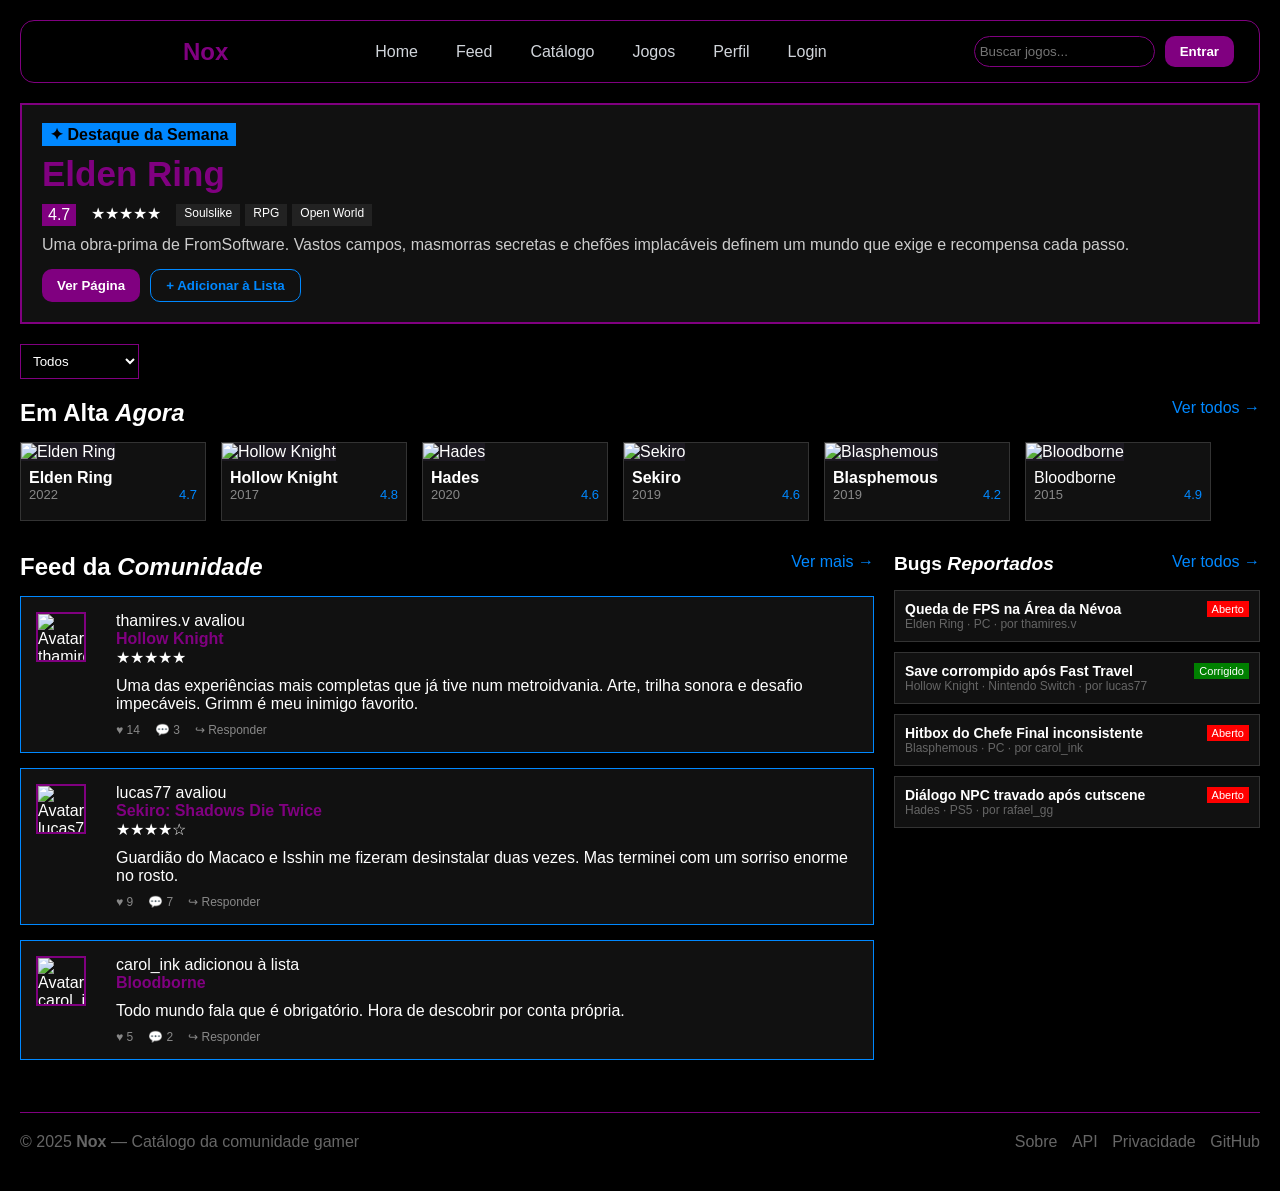
==== index.html @ c8cadc26 "Updando os arquivos" ====
<!DOCTYPE html>
<html lang="pt-BR">

<head>
  <meta charset="UTF-8" />
  <meta name="viewport" content="width=device-width, initial-scale=1.0" />
  <link href="https://fonts.googleapis.com/css2?family=Bebas+Neue&family=DM+Serif+Display:ital@0;1&family=DM+Sans:wght@300;400;500&display=swap" rel="stylesheet" />
  <link rel="stylesheet" href="/Css/style.css">
  <link rel="stylesheet" href="https://cdn.jsdelivr.net/npm/bootstrap-icons@1.13.1/font/bootstrap-icons.min.css">
  <title>Nox Games</title>
</head>

<body>


  <nav>
    <a href="/paginas/home" class="nav-logo"></a><span>Nox</span></a>


    <ul class="nav-links">
      <li><a href="index.html">Home</a></li>
      <li><a href="feed.html">Feed</a></li>
      <li><a href="catalogo.html">Catálogo</a></li>
      <li><a href="jogos.html">Jogos</a></li>
      <li><a href="perfil.html">Perfil</a></li>
      <li><a href="login.html">Login</a></li>
    </ul>

    <div class="nav-right">
      <input class="search-bar" type="text" placeholder="Buscar jogos..." />
      <button class="btn-pesquisar">Entrar</button>
    </div>
  </nav>


  <section class="principa">
    <div class="princiap"></div>
    <div class="principal-img"></div>

    <div class="principal-content">
      <span class="principal-badge">✦ Destaque da Semana</span>
      <h1 class="principal-title">Elden Ring</h1>

      <div class="principal-meta">
        <span class="score">4.7</span>
        <span class="stars">★★★★★</span>
        <div class="genero-tags">
          <span class="tag">Soulslike</span>
          <span class="tag">RPG</span>
          <span class="tag">Open World</span>
        </div>
      </div>

      <p class="principal-desc">
        Uma obra-prima de FromSoftware. Vastos campos, masmorras secretas e chefões implacáveis definem um mundo que exige e recompensa cada passo.
      </p>

      <div class="principal-actions">
        <button class="btn-primeiro">Ver Página</button>
        <button class="btn-lista">+ Adicionar à Lista</button>
      </div>
    </div>
  </section>

  <!-- FILTRO DE GÊNERO -->

  <select id="filtroGenero">
    <option value="todos">Todos</option>
    <option value="acao">Ação</option>
    <option value="rpg">RPG</option>
    <option value="corrida">Corrida</option>
    <option value="Soulslike">Soulslike</option>
    <option value="hack-slash">Hack & Slash</option>
    <option value="roguelike">Rougelike</option>
  </select>

  <!-- EM ALTA AGORA  -->

  <section class="section">
    <div class="section-header">
      <h2 class="section-title">Em Alta <em>Agora</em></h2>
      <a href="#" class="section-link">Ver todos →</a>
    </div>

    <div class="jogos-grid">

      <div class="jogos-card d1">
        <img class="jogos-card-cover" src="https://images.igdb.com/igdb/image/upload/t_cover_big/co4jni.webp" alt="Elden Ring" onerror="this.style.background='#1c1921'" />
        <div class="jogos-card-body">
          <p class="jogos-card-title">Elden Ring</p>
          <div class="jogos-card-meta">
            <span class="jogos-card-year">2022</span>
            <span class="jogos-card-score">4.7</span>
          </div>
        </div>
      </div>

      <div class="jogos-card d2">
        <img class="jogos-card-cover" src="https://images.igdb.com/igdb/image/upload/t_cover_big/co3p2d.webp" alt="Hollow Knight" onerror="this.style.background='#1c1921'" />
        <div class="jogos-card-body">
          <p class="jogos-card-title">Hollow Knight</p>
          <div class="jogos-card-meta">
            <span class="jogos-card-year">2017</span>
            <span class="jogos-card-score">4.8</span>
          </div>
        </div>
      </div>

      <div class="jogos-card d3">
        <img class="jogos-card-cover" src="https://images.igdb.com/igdb/image/upload/t_cover_big/co5vmg.webp" alt="Hades" onerror="this.style.background='#1c1921'" />
        <div class="jogos-card-body">
          <p class="jogos-card-title">Hades</p>
          <div class="jogos-card-meta">
            <span class="jogos-card-year">2020</span>
            <span class="jogos-card-score">4.6</span>
          </div>
        </div>
      </div>

      <div class="jogos-card d4">
        <img class="jogos-card-cover" src="https://images.igdb.com/igdb/image/upload/t_cover_big/co1r7f.webp" alt="Sekiro" onerror="this.style.background='#1c1921'" />
        <div class="jogos-card-body">
          <p class="jogos-card-title">Sekiro</p>
          <div class="jogos-card-meta">
            <span class="jogos-card-year">2019</span>
            <span class="jogos-card-score">4.6</span>
          </div>
        </div>
      </div>

      <div class="jogos-card d5">
        <img class="jogos-card-cover" src="https://images.igdb.com/igdb/image/upload/t_cover_big/co5x1t.webp" alt="Blasphemous" onerror="this.style.background='#1c1921'" />
        <div class="jogos-card-body">
          <p class="jogos-card-title">Blasphemous</p>
          <div class="jogos-card-meta">
            <span class="jogos-card-year">2019</span>
            <span class="jogos-card-score">4.2</span>
          </div>
        </div>
      </div>

      <div class="jogos-card d6">
        <img class="jogos-card-cover" src="https://images.igdb.com/igdb/image/upload/t_cover_big/co2l7z.webp" alt="Bloodborne" onerror="this.style.background='#1c1921'" />
        <div class="jogos-card-body">
          <p class="game-card-title">Bloodborne</p>
          <div class="jogos-card-meta">
            <span class="jogos-card-year">2015</span>
            <span class="jogos-card-score">4.9</span>
          </div>
        </div>
      </div>

    </div>

  </section class="feed">

  <div class="divider"></div>

  <!-- ═══ FEED + SIDEBAR DE BUGS ══════════════════ -->
  <div class="content-with-sidebar">

    <!-- Feed Social -->
    <section class="section" style="padding: 2rem 0;">
      <div class="section-header">
        <h2 class="section-title">Feed da <em>Comunidade</em></h2>
        <a href="#" class="section-link">Ver mais →</a>
      </div>

      <div class="feed-list">

        <div class="feed-item d1">
          <img class="feed-avatar" src="https://api.dicebear.com/7.x/pixel-art/svg?seed=thamires" alt="Avatar thamires.v" />
          <div class="feed-cover" style="background: linear-gradient(135deg,#2a1f3d,#1c1921);"></div>
          <div class="feed-body">
            <p class="feed-user">thamires.v <span>avaliou</span></p>
            <p class="feed-game-title">Hollow Knight</p>
            <div class="feed-stars">★★★★★</div>
            <p class="feed-review">
              Uma das experiências mais completas que já tive num metroidvania. Arte, trilha sonora e desafio impecáveis. Grimm é meu inimigo favorito.
            </p>
            <div class="feed-actions">
              <span class="feed-action liked">♥ 14</span>
              <span class="feed-action">💬 3</span>
              <span class="feed-action">↪ Responder</span>
            </div>
          </div>
        </div>

        <div class="feed-item d2">
          <img class="feed-avatar" src="https://api.dicebear.com/7.x/pixel-art/svg?seed=lucas77" alt="Avatar lucas77" />
          <div class="feed-cover" style="background: linear-gradient(135deg,#1c2a1f,#121c15);"></div>
          <div class="feed-body">
            <p class="feed-user">lucas77 <span>avaliou</span></p>
            <p class="feed-game-title">Sekiro: Shadows Die Twice</p>
            <div class="feed-stars">★★★★☆</div>
            <p class="feed-review">
              Guardião do Macaco e Isshin me fizeram desinstalar duas vezes. Mas terminei com um sorriso enorme no rosto.
            </p>
            <div class="feed-actions">
              <span class="feed-action">♥ 9</span>
              <span class="feed-action">💬 7</span>
              <span class="feed-action">↪ Responder</span>
            </div>
          </div>
        </div>

        <div class="feed-item d3">
          <img class="feed-avatar" src="https://api.dicebear.com/7.x/pixel-art/svg?seed=carol_ink" alt="Avatar carol_ink" />
          <div class="feed-cover" style="background: linear-gradient(135deg,#2a1a1a,#1c1213);"></div>
          <div class="feed-body">
            <p class="feed-user">carol_ink <span>adicionou à lista</span></p>
            <p class="feed-game-title">Bloodborne</p>
            <p class="feed-review">
              Todo mundo fala que é obrigatório. Hora de descobrir por conta própria.
            </p>
            <div class="feed-actions">
              <span class="feed-action">♥ 5</span>
              <span class="feed-action">💬 2</span>
              <span class="feed-action">↪ Responder</span>
            </div>
          </div>
        </div>

      </div>
    </section>

    <!-- Sidebar: Bugs Recentes -->
    <aside style="padding: 2rem 0;">
      <div class="section-header">
        <h2 class="section-title" style="font-size:1.2rem;">Bugs <em>Reportados</em></h2>
        <a href="#" class="section-link">Ver todos →</a>
      </div>

      <div class="bug-list">

        <div class="bug-card">
          <div class="bug-header">
            <span class="bug-title">Queda de FPS na Área da Névoa</span>
            <span class="bug-status open">Aberto</span>
          </div>
          <p class="bug-meta">Elden Ring · PC · por thamires.v</p>
        </div>

        <div class="bug-card">
          <div class="bug-header">
            <span class="bug-title">Save corrompido após Fast Travel</span>
            <span class="bug-status fixed">Corrigido</span>
          </div>
          <p class="bug-meta">Hollow Knight · Nintendo Switch · por lucas77</p>
        </div>

        <div class="bug-card">
          <div class="bug-header">
            <span class="bug-title">Hitbox do Chefe Final inconsistente</span>
            <span class="bug-status open">Aberto</span>
          </div>
          <p class="bug-meta">Blasphemous · PC · por carol_ink</p>
        </div>

        <div class="bug-card">
          <div class="bug-header">
            <span class="bug-title">Diálogo NPC travado após cutscene</span>
            <span class="bug-status open">Aberto</span>
          </div>
          <p class="bug-meta">Hades · PS5 · por rafael_gg</p>
        </div>

      </div>
    </aside>

  </div>

  <footer>
    <span>© 2025 <strong class="footer-logo">Nox</strong> — Catálogo da comunidade gamer</span>
    <div class="footer-links">
      <a href="#">Sobre</a>
      <a href="#">API</a>
      <a href="#">Privacidade</a>
      <a href="#">GitHub</a>
    </div>
  </footer>

  <script src="script.js"></script>

</body>

</html>
---- Css/style.css ----
* {
  margin: 0;
  padding: 0;
  box-sizing: border-box;
}

body {
  background-color: black;
  color: white;
  font-family: Arial, sans-serif;
  padding: 20px;
}

/* LINKS */

a {
  color: #0088ff;
  text-decoration: none;
  transition: 0.3s;
}

nav {
  display: flex;
  justify-content: space-between;
  align-items: center;
  background: black;
  padding: 15px 25px;
  border: 1px solid #800080;
  border-radius: 14px;
  margin-bottom: 20px;
  position: sticky;
  top: 0;
  z-index: 1000;
  backdrop-filter: blur(10px);
  transition: 0.3s;

}

/* LOGO */

nav span {
  font-weight: bold;
  font-size: 24px;
  color: #800080;
  
}

/* LINKS NAV */

.nav-links {
  display: flex;
  list-style: none;
  gap: 18px;
}

.nav-links li {
  margin: 0;
}

.nav-links a {
  color: #d1d5db;
  padding: 6px 10px;
  border-radius: 8px;
              
}

.nav-links a:hover,
.nav-active {
  color: white;
  background-color: purple;
  transition: transform 0.4s ease;
}

.nav-right {
  display: flex;
  gap: 10px;
}

.search-bar {
  padding: 5px;
  background: black;
  color: white;
  border: 1px solid purple;
  border-radius: 35px;
}


button {
  padding: 8px 15px;
  cursor: pointer;
  font-weight: bold;
  border-radius: 10px;
}

button:hover{
  background-color: #610161;
  transition: background 0.3s ease,
              color 0.3s ease;
}

.btn-pesquisar, .btn-primeiro {
  background-color: purple; 
  color: white;
  border: none;
}

.btn-lista {
  background-color: transparent;
  color: #0088ff;
  border: 1px solid #0088ff; 
}

.principa {
  background-color: #111111;
  border: 2px solid purple;
  padding: 20px;
  margin: 20px 0;
}

.principal-badge {
  background-color: #0088ff;
  color: black;
  padding: 3px 8px;
  font-weight: bold;
}

.principal-title {
  font-size: 35px;
  margin: 10px 0;
  color: purple;
}

.principal-meta {
  display: flex;
  gap: 15px;
  margin-bottom: 10px;
}

.score {
  background-color: purple;
  padding: 2px 6px;
}

.genero-tags {
  display: flex;
  gap: 5px;
}

.tag {
  background-color: #222222;
  padding: 2px 8px;
  font-size: 12px;
}

.principal-desc {
  margin-bottom: 15px;
  color: #cccccc;
}

.principal-actions {
  display: flex;
  gap: 10px;
}

#filtroGenero {
  background-color: black;
  color: white;
  border: 1px solid purple;
  padding: 8px;
  margin-bottom: 20px;
}

.section-header {
  display: flex;
  justify-content: space-between;
  margin-bottom: 15px;
}

.jogos-grid {
  display: flex;
  flex-wrap: wrap; 
  gap: 15px;
}

.jogos-card {
  background-color: #111111;
  border: 1px solid #333333;
  width: 15%; 
  min-width: 140px; 
  padding-bottom: 10px;
}

.jogos-card:hover {
  border-color: #0088ff; 
}

.jogos-card-cover {
  width: 100%;
  height: 180px;
  object-fit: cover;
}

.jogos-card-body {
  padding: 8px;
}

.jogos-card-title {
  font-weight: bold;
}

.jogos-card-meta {
  display: flex;
  justify-content: space-between;
  color: #888888;
  font-size: 13px;
}

.jogos-card-score {
  color: #0088ff;
}

.content-with-sidebar {
  display: flex;
  gap: 20px;
}

.content-with-sidebar section {
  width: 70%; 
}

.content-with-sidebar aside {
  width: 30%; 
}

.feed-list {
  display: flex;
  flex-direction: column;
  gap: 15px;
}

.feed-item {
  background-color: #111111;
  border: 1px solid #0088ff; 
  padding: 15px;
  display: flex;
  gap: 15px;
}

.feed-avatar {
  width: 50px;
  height: 50px;
  border: 2px solid purple;
}

.feed-game-title {
  color: purple;
  font-weight: bold;
}

.feed-review {
  margin: 10px 0;
}

.feed-actions {
  display: flex;
  gap: 15px;
  color: #888888;
  font-size: 12px;
}

.bug-list {
  display: flex;
  flex-direction: column;
  gap: 10px;
}

.bug-card {
  background-color: #111111;
  border: 1px solid #333333;
  padding: 10px;
}

.bug-header {
  display: flex;
  justify-content: space-between;
}

.bug-title {
  font-weight: bold;
  font-size: 14px;
}

.bug-status {
  font-size: 11px;
  padding: 2px 5px;
  color: white;
}

.bug-status.open {
 background-color: red;
}
.bug-status.fixed { 
background-color: green; 
}

.bug-meta {
  font-size: 12px;
  color: #666666;
}

footer {
  display: flex;
  justify-content: space-between;
  padding: 20px 0;
  border-top: 1px solid purple;
  color: #666666;
  margin-top: 20px;
}

.footer-links a {
  margin-left: 10px;
  color: #666666;
}

@media (max-width: 700px) {
  nav, .nav-links, .content-with-sidebar, footer {
    flex-direction: column; 
    align-items: center;
    text-align: center;
    gap: 15px;
  }

  .content-with-sidebar section, .content-with-sidebar aside {
    width: 100%;
  }

  .jogos-card {
    width: 45%; 
  }
}
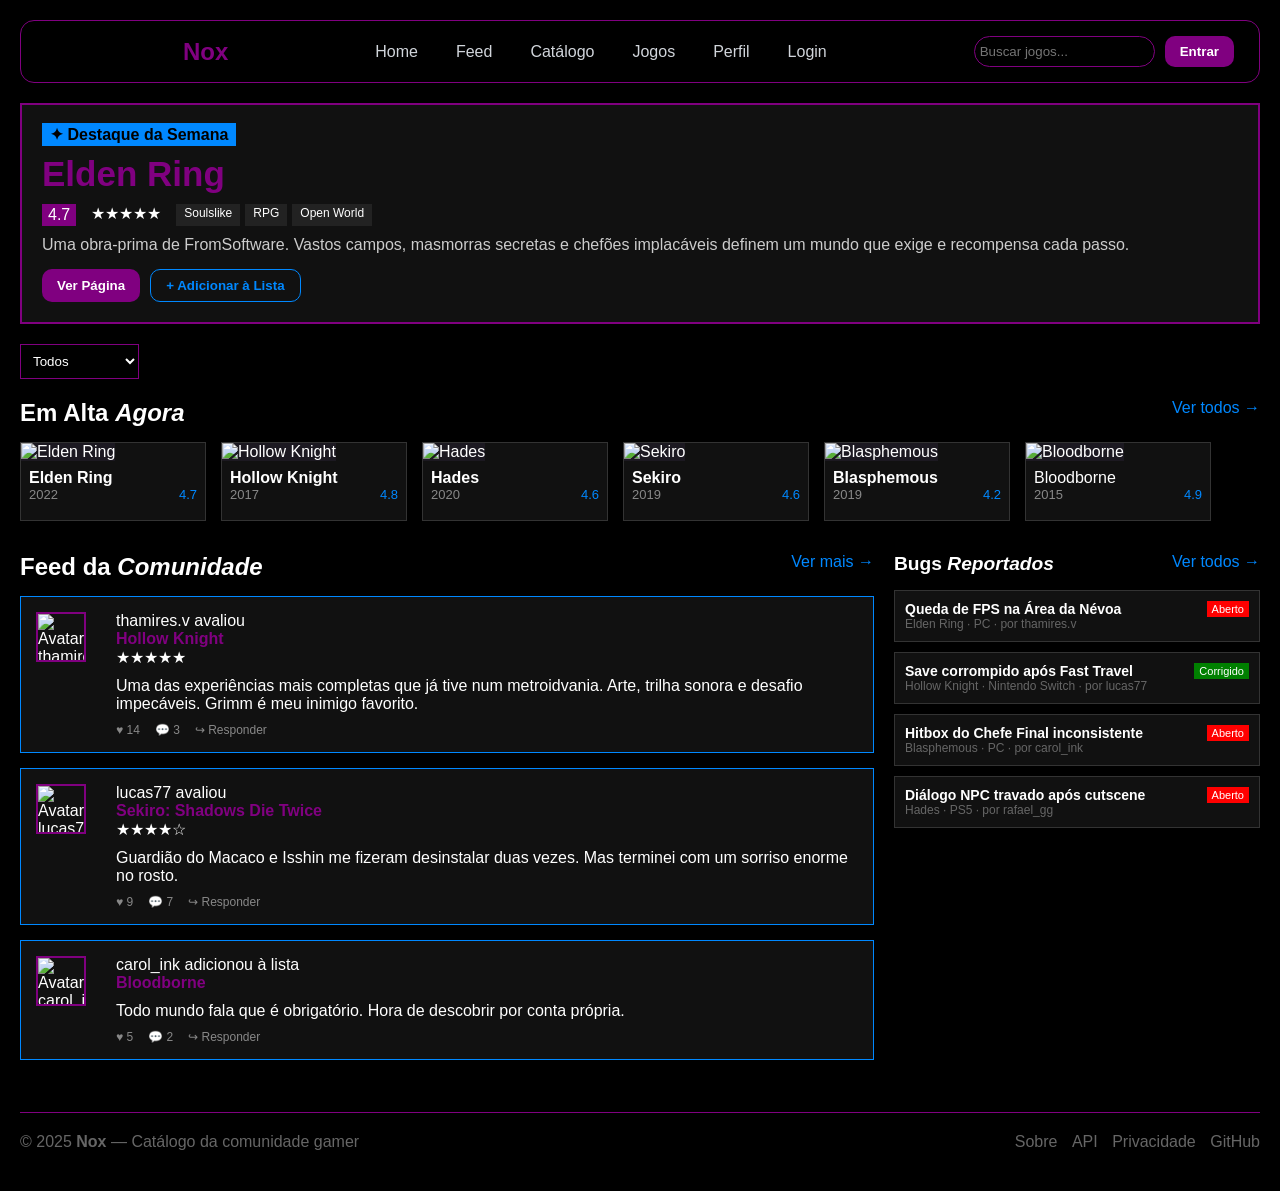
==== commit 44721e42: "Refactor index.html for improved structure Updated HTML structure and corrected minor issues." ====
--- a/index.html
+++ b/index.html
@@ -5,7 +5,7 @@
   <meta charset="UTF-8" />
   <meta name="viewport" content="width=device-width, initial-scale=1.0" />
   <link href="https://fonts.googleapis.com/css2?family=Bebas+Neue&family=DM+Serif+Display:ital@0;1&family=DM+Sans:wght@300;400;500&display=swap" rel="stylesheet" />
-  <link rel="stylesheet" href="/Css/style.css">
+  <link rel="stylesheet" href="Css/style.css">
   <link rel="stylesheet" href="https://cdn.jsdelivr.net/npm/bootstrap-icons@1.13.1/font/bootstrap-icons.min.css">
   <title>Nox Games</title>
 </head>
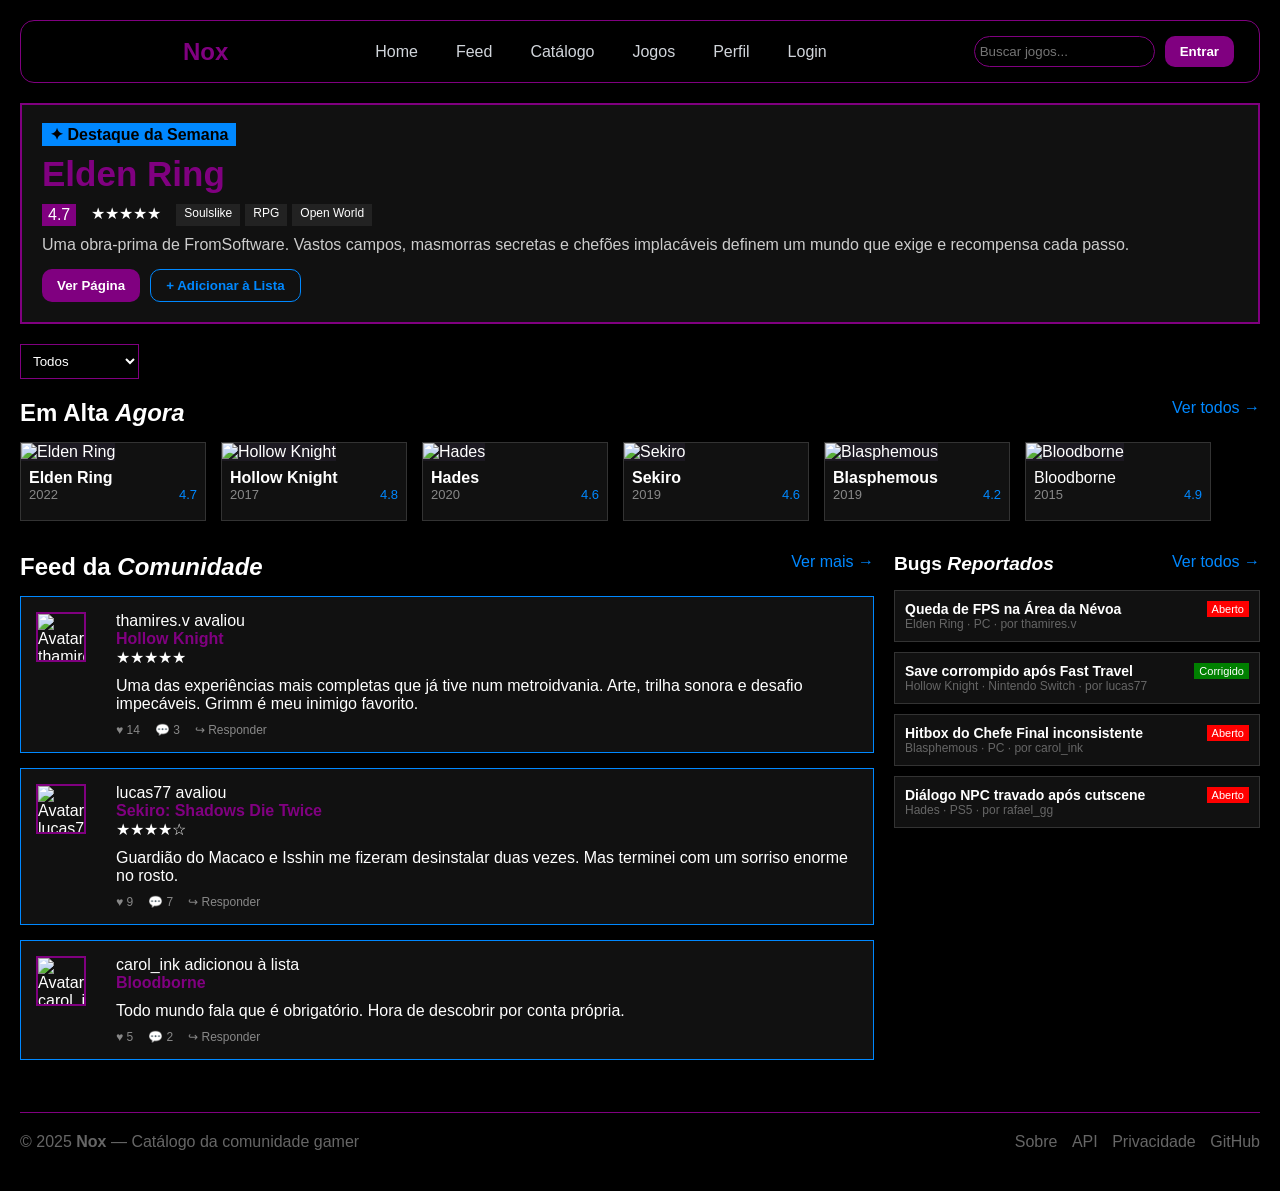
==== commit a98d8c4d: "Update index.html" ====
--- a/index.html
+++ b/index.html
@@ -280,7 +280,7 @@
     </div>
   </footer>
 
-  <script src="script.js"></script>
+  <script src="Javascript/index.js"></script>
 
 </body>
 
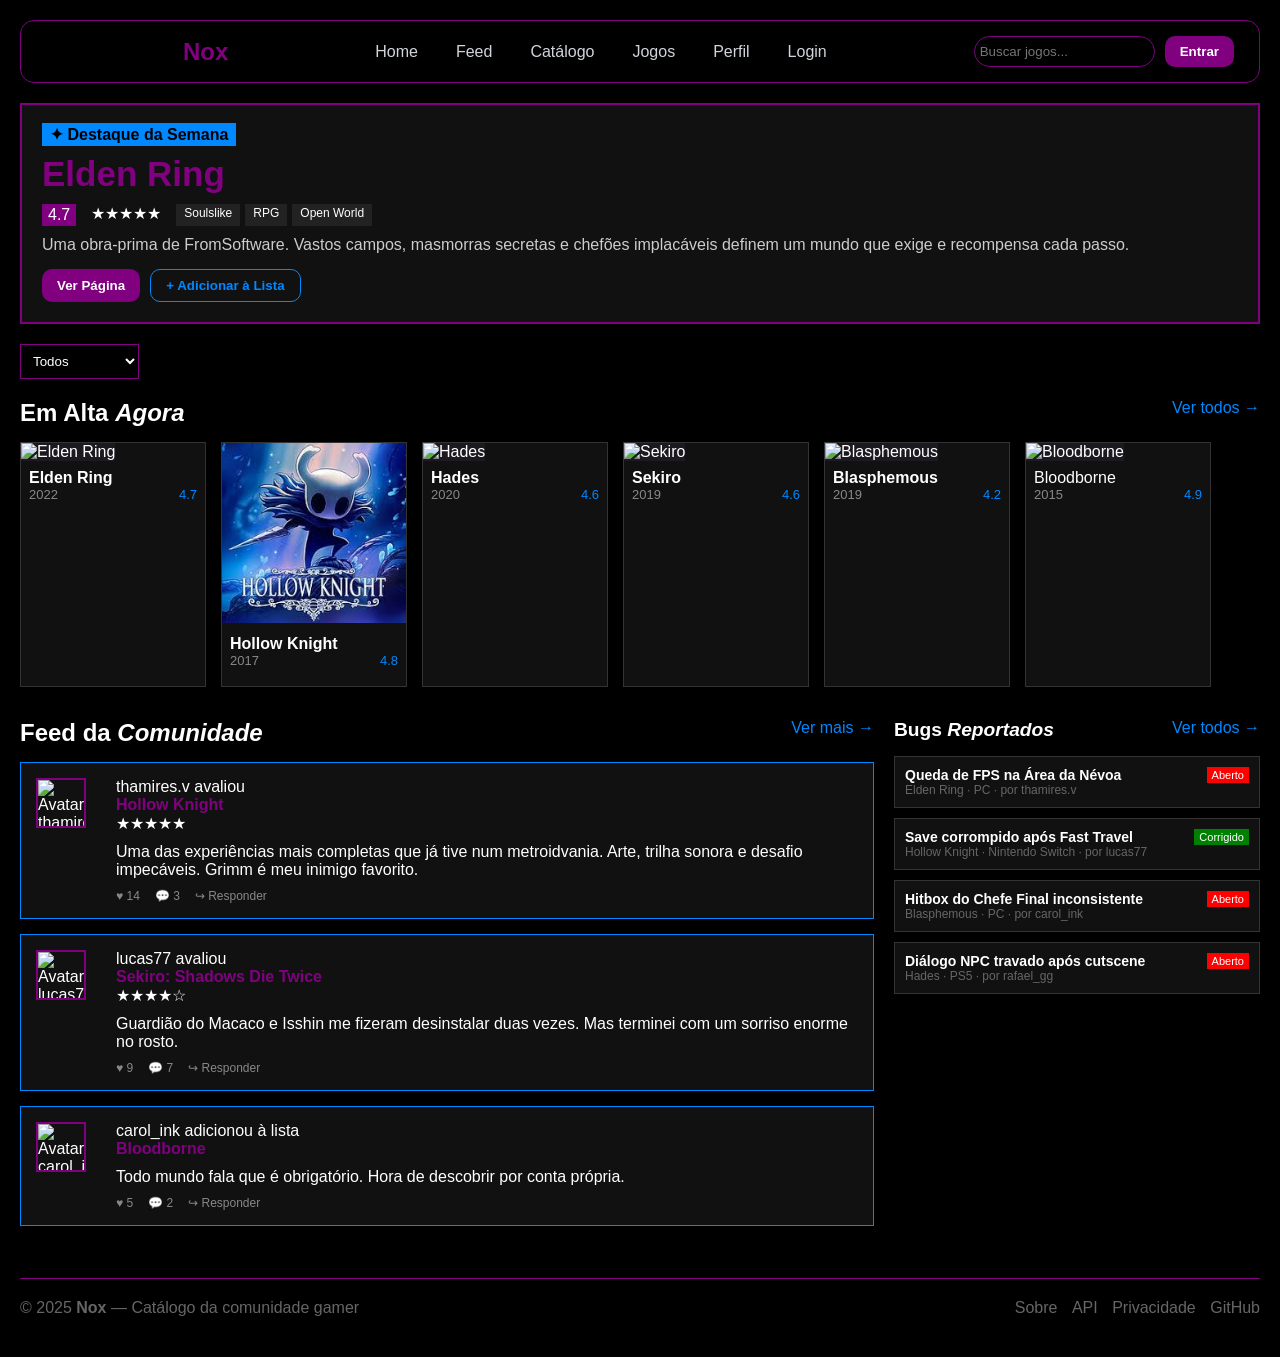
==== commit a66832d3: "Update index.html" ====
--- a/index.html
+++ b/index.html
@@ -96,7 +96,7 @@
       </div>
 
       <div class="jogos-card d2">
-        <img class="jogos-card-cover" src="https://images.igdb.com/igdb/image/upload/t_cover_big/co3p2d.webp" alt="Hollow Knight" onerror="this.style.background='#1c1921'" />
+        <img class="jogos-card-cover" src="Assets/images.jpg" alt="Hollow Knight" onerror="this.style.background='#1c1921'" />
         <div class="jogos-card-body">
           <p class="jogos-card-title">Hollow Knight</p>
           <div class="jogos-card-meta">
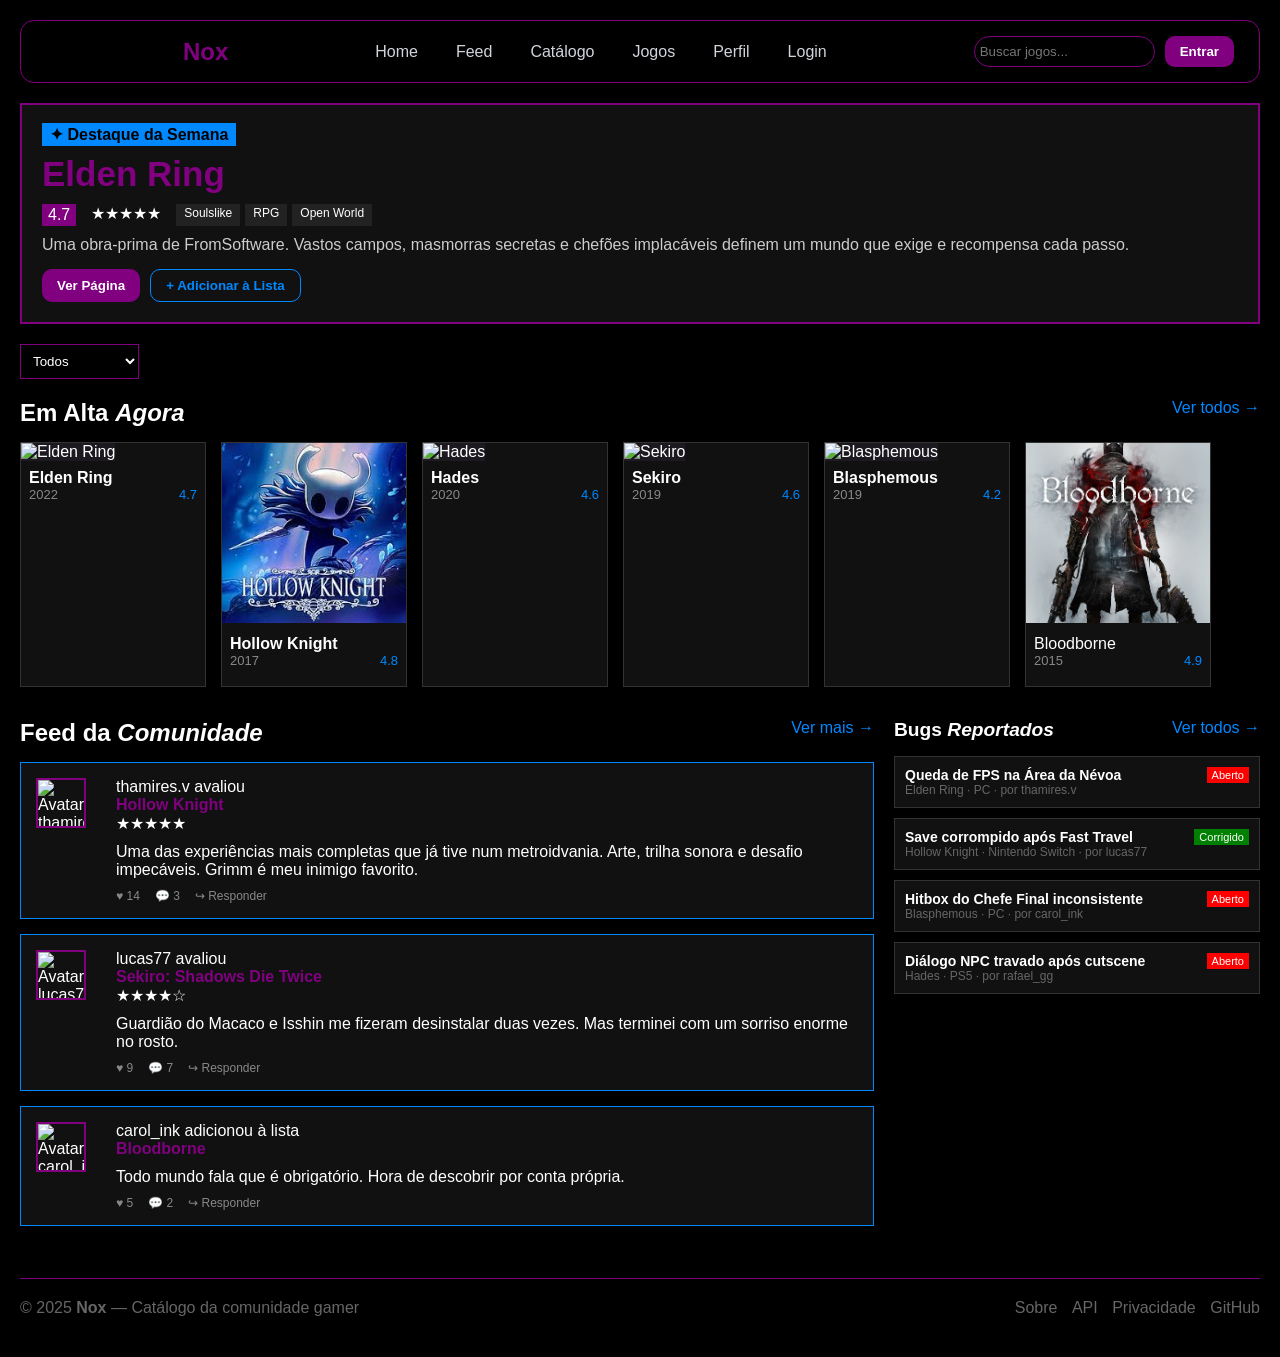
==== commit 3790de15: "Update index.html" ====
--- a/index.html
+++ b/index.html
@@ -140,7 +140,7 @@
       </div>
 
       <div class="jogos-card d6">
-        <img class="jogos-card-cover" src="https://images.igdb.com/igdb/image/upload/t_cover_big/co2l7z.webp" alt="Bloodborne" onerror="this.style.background='#1c1921'" />
+        <img class="jogos-card-cover" src="Assets/Bloodborne_capa.png" alt="Bloodborne" onerror="this.style.background='#1c1921'" />
         <div class="jogos-card-body">
           <p class="game-card-title">Bloodborne</p>
           <div class="jogos-card-meta">
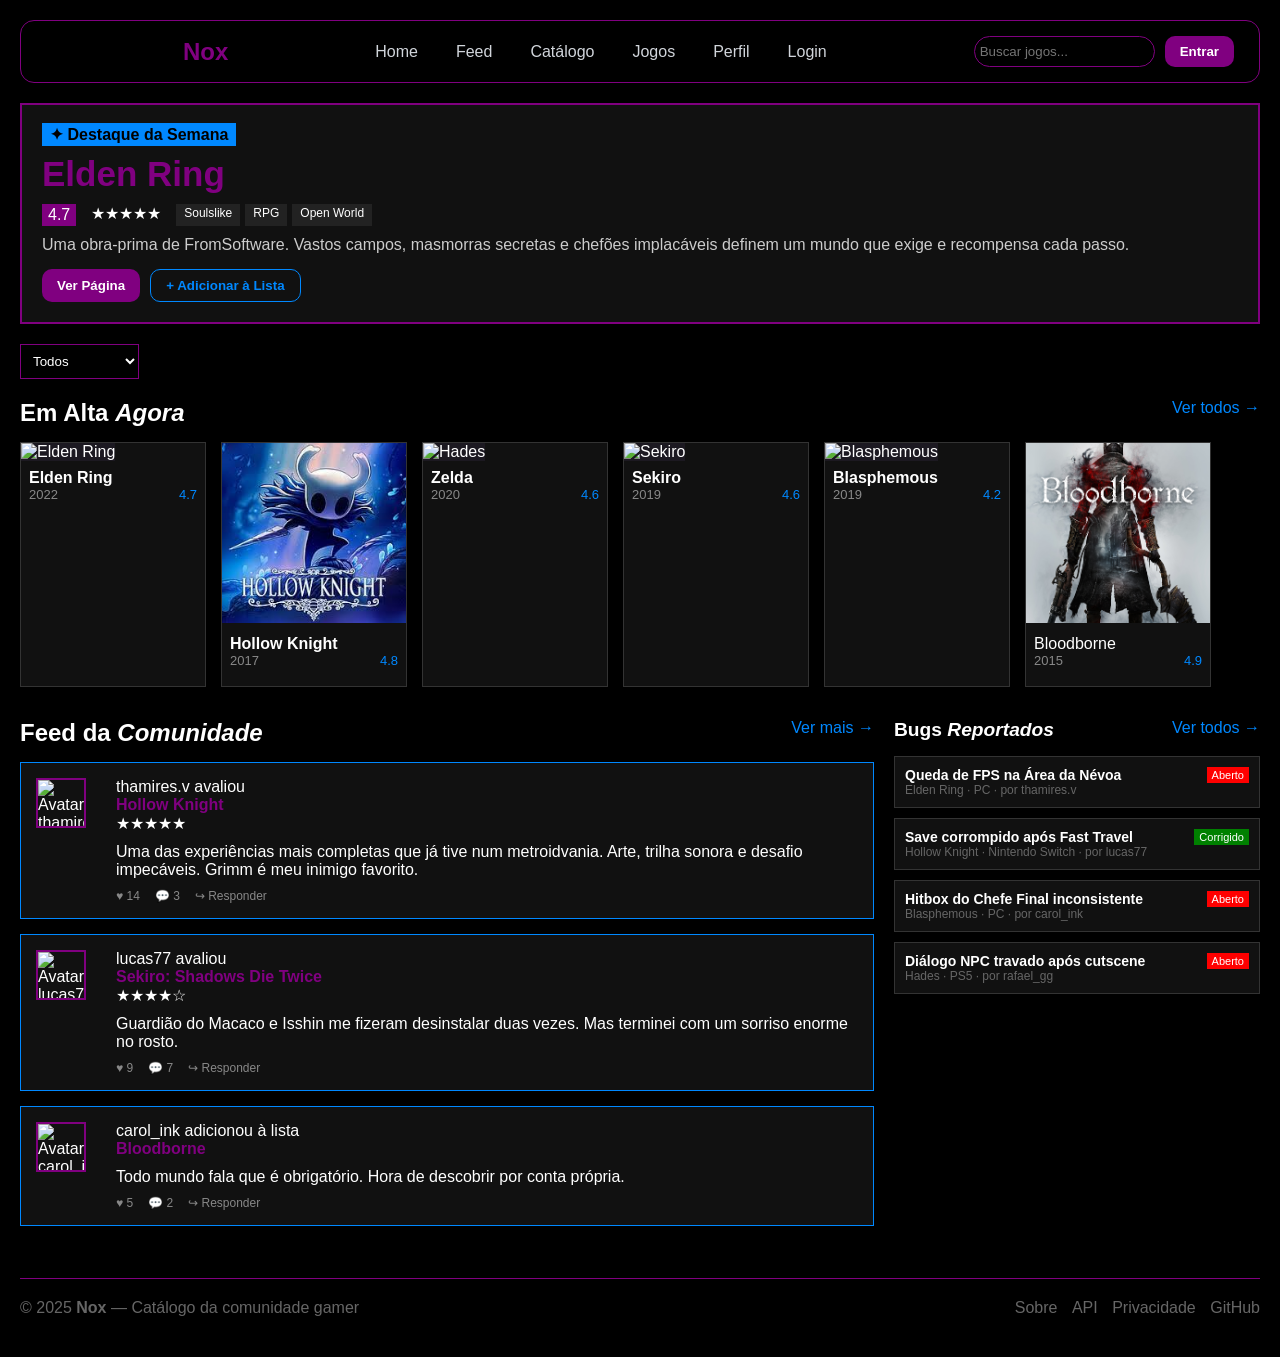
==== commit 35ddc533: "Update index.html" ====
--- a/index.html
+++ b/index.html
@@ -109,7 +109,7 @@
       <div class="jogos-card d3">
         <img class="jogos-card-cover" src="https://images.igdb.com/igdb/image/upload/t_cover_big/co5vmg.webp" alt="Hades" onerror="this.style.background='#1c1921'" />
         <div class="jogos-card-body">
-          <p class="jogos-card-title">Hades</p>
+          <p class="jogos-card-title">Zelda</p>
           <div class="jogos-card-meta">
             <span class="jogos-card-year">2020</span>
             <span class="jogos-card-score">4.6</span>
